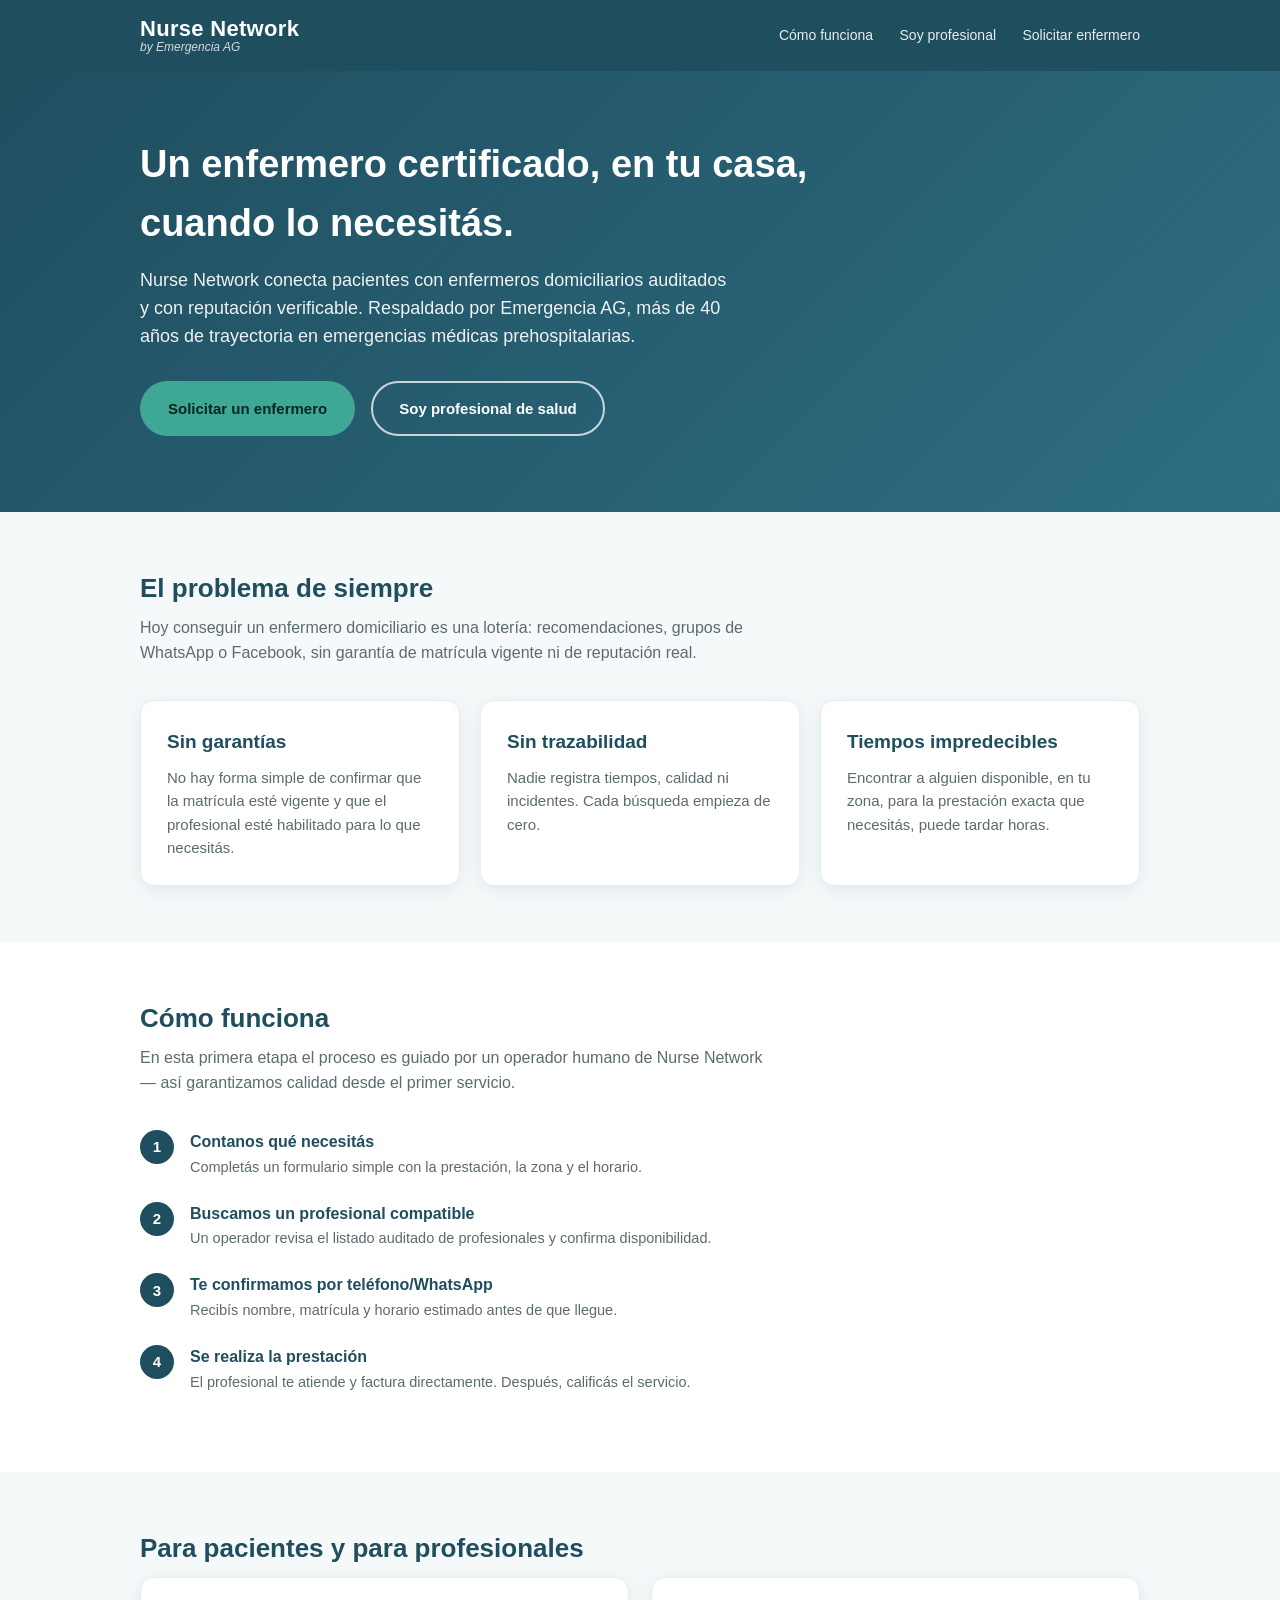
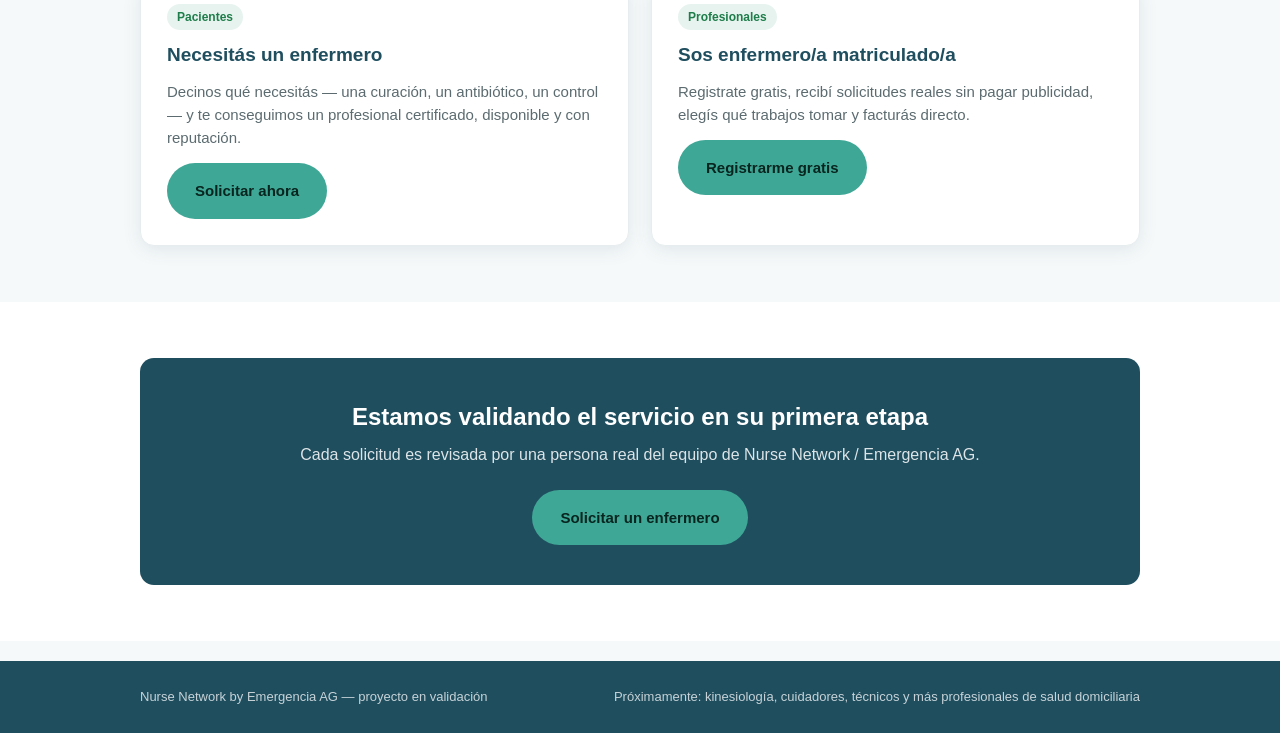
==== index.html @ 62117f1c "Add files via upload" ====
<!DOCTYPE html>
<html lang="es">
<head>
<meta charset="UTF-8">
<meta name="viewport" content="width=device-width, initial-scale=1.0">
<title>Nurse Network by Emergencia AG — Enfermeros domiciliarios certificados</title>
<meta name="description" content="Conseguí un enfermero domiciliario certificado, auditado y disponible. Respaldado por Emergencia AG, 40 años de trayectoria en emergencias médicas.">
<link rel="stylesheet" href="style.css">
</head>
<body>

<header class="site">
  <div class="container">
    <div class="brand">
      <span class="name">Nurse Network</span>
      <span class="by">by Emergencia AG</span>
    </div>
    <nav class="site">
      <a href="index.html#como-funciona">Cómo funciona</a>
      <a href="registro.html">Soy profesional</a>
      <a href="solicitar.html">Solicitar enfermero</a>
    </nav>
  </div>
</header>

<section class="hero">
  <div class="container">
    <h1>Un enfermero certificado, en tu casa, cuando lo necesitás.</h1>
    <p class="lead">Nurse Network conecta pacientes con enfermeros domiciliarios auditados y con reputación verificable. Respaldado por Emergencia AG, más de 40 años de trayectoria en emergencias médicas prehospitalarias.</p>
    <div class="hero-actions">
      <a class="btn btn-primary" href="solicitar.html">Solicitar un enfermero</a>
      <a class="btn btn-outline" href="registro.html">Soy profesional de salud</a>
    </div>
  </div>
</section>

<section id="problema">
  <div class="container">
    <h2 class="section-title">El problema de siempre</h2>
    <p class="section-sub">Hoy conseguir un enfermero domiciliario es una lotería: recomendaciones, grupos de WhatsApp o Facebook, sin garantía de matrícula vigente ni de reputación real.</p>
    <div class="grid-3">
      <div class="card">
        <h3>Sin garantías</h3>
        <p>No hay forma simple de confirmar que la matrícula esté vigente y que el profesional esté habilitado para lo que necesitás.</p>
      </div>
      <div class="card">
        <h3>Sin trazabilidad</h3>
        <p>Nadie registra tiempos, calidad ni incidentes. Cada búsqueda empieza de cero.</p>
      </div>
      <div class="card">
        <h3>Tiempos impredecibles</h3>
        <p>Encontrar a alguien disponible, en tu zona, para la prestación exacta que necesitás, puede tardar horas.</p>
      </div>
    </div>
  </div>
</section>

<section id="como-funciona" style="background:#fff">
  <div class="container">
    <h2 class="section-title">Cómo funciona</h2>
    <p class="section-sub">En esta primera etapa el proceso es guiado por un operador humano de Nurse Network — así garantizamos calidad desde el primer servicio.</p>
    <div class="steps">
      <div class="step">
        <div class="num"></div>
        <div class="txt"><strong>Contanos qué necesitás</strong><span>Completás un formulario simple con la prestación, la zona y el horario.</span></div>
      </div>
      <div class="step">
        <div class="num"></div>
        <div class="txt"><strong>Buscamos un profesional compatible</strong><span>Un operador revisa el listado auditado de profesionales y confirma disponibilidad.</span></div>
      </div>
      <div class="step">
        <div class="num"></div>
        <div class="txt"><strong>Te confirmamos por teléfono/WhatsApp</strong><span>Recibís nombre, matrícula y horario estimado antes de que llegue.</span></div>
      </div>
      <div class="step">
        <div class="num"></div>
        <div class="txt"><strong>Se realiza la prestación</strong><span>El profesional te atiende y factura directamente. Después, calificás el servicio.</span></div>
      </div>
    </div>
  </div>
</section>

<section id="para-quien">
  <div class="container">
    <h2 class="section-title">Para pacientes y para profesionales</h2>
    <div class="grid-2">
      <div class="card">
        <span class="badge">Pacientes</span>
        <h3>Necesitás un enfermero</h3>
        <p>Decinos qué necesitás — una curación, un antibiótico, un control — y te conseguimos un profesional certificado, disponible y con reputación.</p>
        <p style="margin-top:14px"><a class="btn btn-primary" href="solicitar.html">Solicitar ahora</a></p>
      </div>
      <div class="card">
        <span class="badge">Profesionales</span>
        <h3>Sos enfermero/a matriculado/a</h3>
        <p>Registrate gratis, recibí solicitudes reales sin pagar publicidad, elegís qué trabajos tomar y facturás directo.</p>
        <p style="margin-top:14px"><a class="btn btn-primary" href="registro.html">Registrarme gratis</a></p>
      </div>
    </div>
  </div>
</section>

<section id="cta" style="background:#fff">
  <div class="container">
    <div class="cta-band">
      <h3>Estamos validando el servicio en su primera etapa</h3>
      <p>Cada solicitud es revisada por una persona real del equipo de Nurse Network / Emergencia AG.</p>
      <a class="btn btn-primary" href="solicitar.html">Solicitar un enfermero</a>
    </div>
  </div>
</section>

<footer class="site">
  <div class="container">
    <span>Nurse Network by Emergencia AG — proyecto en validación</span>
    <span>Próximamente: kinesiología, cuidadores, técnicos y más profesionales de salud domiciliaria</span>
  </div>
</footer>

</body>
</html>
---- style.css ----
:root{
  --dark:#1F4E5F;
  --mid:#2E6E82;
  --accent:#3FA796;
  --bg:#F6F9FA;
  --card:#FFFFFF;
  --text:#233;
  --muted:#5b6b70;
  --ok:#1e7d4a;
  --error:#b3261e;
  --radius:14px;
  --shadow:0 4px 18px rgba(31,78,95,.10);
}
*{box-sizing:border-box}
html,body{margin:0;padding:0}
body{
  font-family:'Segoe UI',Roboto,Helvetica,Arial,sans-serif;
  background:var(--bg);
  color:var(--text);
  line-height:1.55;
}
a{color:var(--mid)}
.container{max-width:1040px;margin:0 auto;padding:0 20px}

/* ---- Header ---- */
header.site{
  background:var(--dark);
  color:#fff;
  padding:16px 0;
}
header.site .container{display:flex;align-items:center;justify-content:space-between}
.brand{display:flex;flex-direction:column;line-height:1.15}
.brand .name{font-size:22px;font-weight:800;letter-spacing:.3px}
.brand .by{font-size:12px;opacity:.8;font-style:italic}
nav.site a{
  color:#fff;text-decoration:none;font-size:14px;margin-left:22px;opacity:.9;
}
nav.site a:hover{opacity:1;text-decoration:underline}

/* ---- Hero ---- */
.hero{
  background:linear-gradient(135deg,var(--dark),var(--mid));
  color:#fff;
  padding:64px 0 76px;
}
.hero h1{font-size:38px;margin:0 0 14px;max-width:680px}
.hero p.lead{font-size:18px;max-width:600px;opacity:.92;margin:0 0 30px}
.hero-actions{display:flex;gap:16px;flex-wrap:wrap}

.btn{
  display:inline-block;padding:14px 26px;border-radius:999px;font-weight:700;
  text-decoration:none;font-size:15px;border:2px solid transparent;cursor:pointer;
  transition:transform .12s ease, box-shadow .12s ease;
}
.btn:hover{transform:translateY(-1px)}
.btn-primary{background:var(--accent);color:#08251f}
.btn-outline{background:transparent;color:#fff;border-color:rgba(255,255,255,.75)}
.btn-primary:hover{box-shadow:0 6px 18px rgba(63,167,150,.45)}

/* ---- Sections ---- */
section{padding:56px 0}
h2.section-title{font-size:26px;color:var(--dark);margin:0 0 8px}
p.section-sub{color:var(--muted);margin:0 0 34px;max-width:640px}

.grid-2{display:grid;grid-template-columns:1fr 1fr;gap:22px}
.grid-3{display:grid;grid-template-columns:repeat(3,1fr);gap:20px}
@media (max-width:760px){.grid-2,.grid-3{grid-template-columns:1fr}}

.card{
  background:var(--card);border-radius:var(--radius);padding:26px;
  box-shadow:var(--shadow);border:1px solid #e7edee;
}
.card h3{margin:0 0 10px;color:var(--dark);font-size:19px}
.card p{margin:0;color:var(--muted);font-size:15px}
.badge{
  display:inline-block;background:#e7f3ef;color:var(--ok);font-size:12px;font-weight:700;
  padding:4px 10px;border-radius:999px;margin-bottom:10px;
}

.steps{counter-reset:step}
.step{display:flex;gap:16px;margin-bottom:22px}
.step .num{
  counter-increment:step;flex:0 0 auto;width:34px;height:34px;border-radius:50%;
  background:var(--dark);color:#fff;display:flex;align-items:center;justify-content:center;
  font-weight:800;font-size:15px;
}
.step .num::before{content:counter(step)}
.step .txt strong{display:block;color:var(--dark)}
.step .txt span{color:var(--muted);font-size:14.5px}

.cta-band{
  background:var(--dark);color:#fff;border-radius:var(--radius);
  padding:40px;text-align:center;
}
.cta-band h3{margin:0 0 8px;font-size:24px}
.cta-band p{opacity:.85;margin:0 0 22px}

footer.site{
  background:#123;
  background:var(--dark);
  color:rgba(255,255,255,.75);
  padding:26px 0;margin-top:20px;font-size:13px;
}
footer.site .container{display:flex;justify-content:space-between;flex-wrap:wrap;gap:8px}

/* ---- Forms ---- */
.form-wrap{max-width:640px;margin:0 auto}
.form-card{background:var(--card);border-radius:var(--radius);box-shadow:var(--shadow);padding:32px;border:1px solid #e7edee}
.form-card h1{color:var(--dark);font-size:26px;margin:0 0 6px}
.form-card p.intro{color:var(--muted);margin:0 0 28px}

.field{margin-bottom:18px}
.field label{display:block;font-weight:700;font-size:14px;color:var(--dark);margin-bottom:6px}
.field .hint{display:block;font-weight:400;color:var(--muted);font-size:12.5px;margin-top:4px}
.field input[type=text],
.field input[type=tel],
.field input[type=email],
.field select,
.field textarea{
  width:100%;padding:12px 14px;border-radius:10px;border:1.5px solid #d7e0e2;
  font-size:15px;font-family:inherit;background:#fff;color:var(--text);
}
.field input:focus,.field select:focus,.field textarea:focus{outline:none;border-color:var(--accent)}
.field textarea{resize:vertical;min-height:90px}
.checkbox-grid{display:grid;grid-template-columns:1fr 1fr;gap:8px 16px}
@media (max-width:520px){.checkbox-grid{grid-template-columns:1fr}}
.checkbox-item{display:flex;align-items:flex-start;gap:8px;font-size:14.5px}
.checkbox-item input{margin-top:3px}
.field input[type=file]{width:100%;padding:10px;border:1.5px dashed #cdd8da;border-radius:10px;background:#fbfdfd}

.row-2{display:grid;grid-template-columns:1fr 1fr;gap:16px}
@media (max-width:560px){.row-2{grid-template-columns:1fr}}

.submit-row{margin-top:26px}
button.btn-submit{
  width:100%;background:var(--accent);color:#08251f;border:none;border-radius:999px;
  padding:15px;font-size:16px;font-weight:800;cursor:pointer;
}
button.btn-submit:disabled{opacity:.6;cursor:not-allowed}
button.btn-submit:hover:not(:disabled){box-shadow:0 6px 18px rgba(63,167,150,.4)}

.msg{margin-top:16px;padding:14px 16px;border-radius:10px;font-size:14.5px;display:none}
.msg.show{display:block}
.msg.ok{background:#e7f6ee;color:var(--ok);border:1px solid #bfe6cf}
.msg.error{background:#fbeceb;color:var(--error);border:1px solid #f1c7c3}

.back-link{display:inline-block;margin-bottom:18px;color:var(--mid);text-decoration:none;font-size:14px}
.back-link:hover{text-decoration:underline}

.page-shell{padding:44px 0 70px}
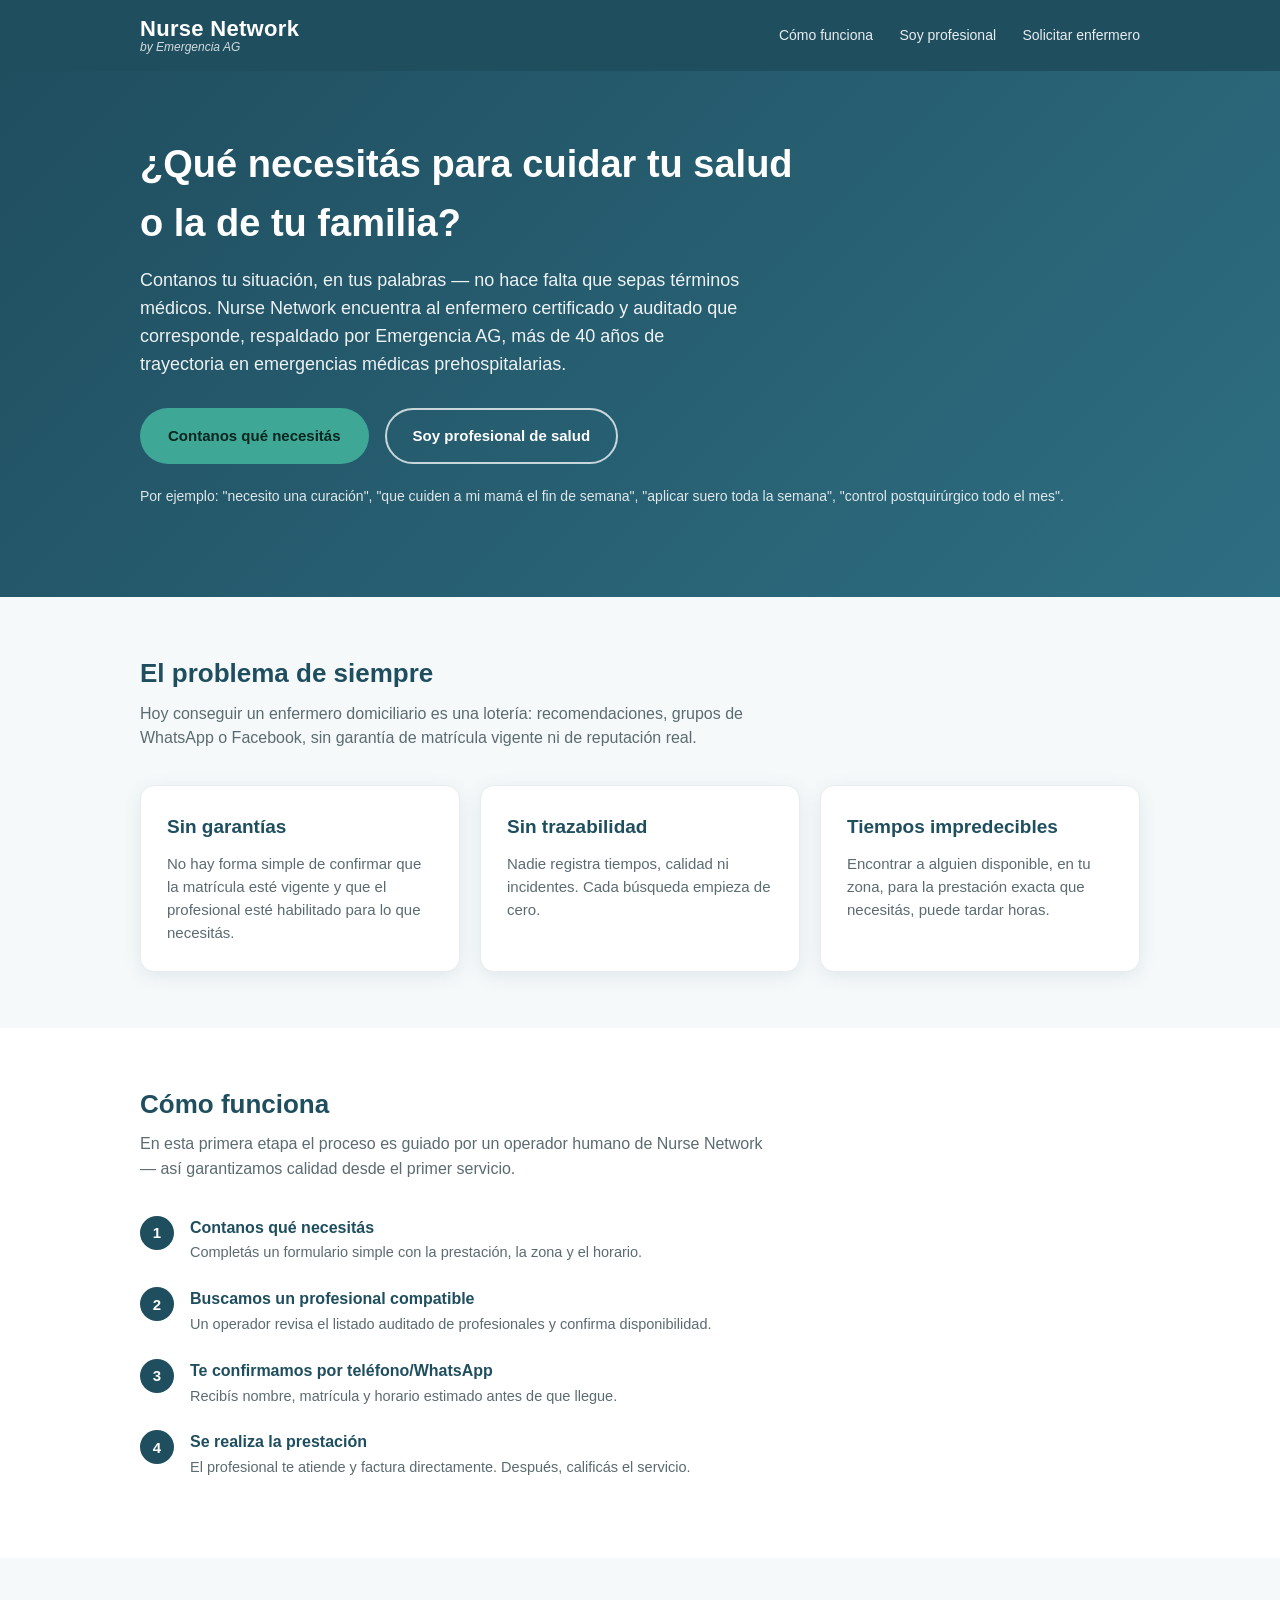
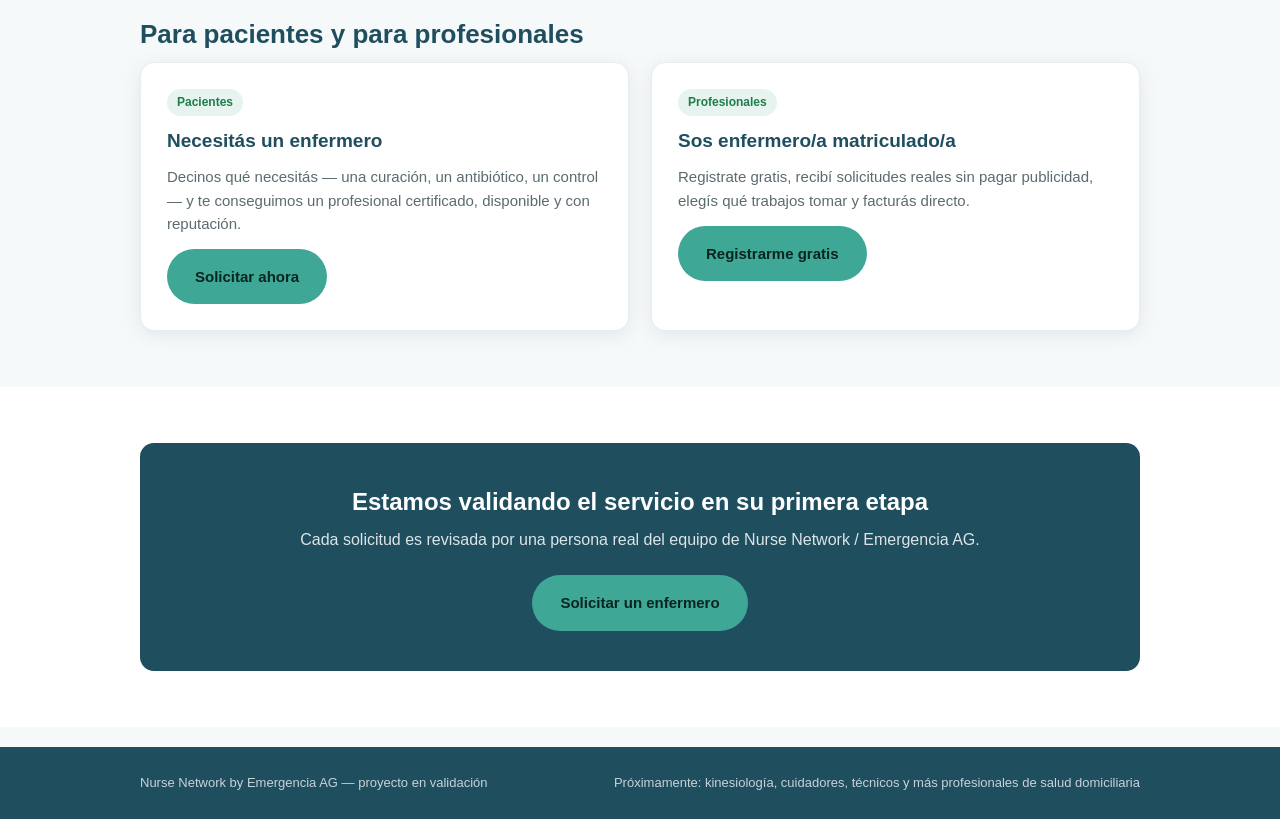
==== commit 21386e1e: "Add files via upload" ====
--- a/index.html
+++ b/index.html
@@ -25,12 +25,15 @@
 
 <section class="hero">
   <div class="container">
-    <h1>Un enfermero certificado, en tu casa, cuando lo necesitás.</h1>
-    <p class="lead">Nurse Network conecta pacientes con enfermeros domiciliarios auditados y con reputación verificable. Respaldado por Emergencia AG, más de 40 años de trayectoria en emergencias médicas prehospitalarias.</p>
+    <h1>¿Qué necesitás para cuidar tu salud o la de tu familia?</h1>
+    <p class="lead">Contanos tu situación, en tus palabras — no hace falta que sepas términos médicos. Nurse Network encuentra al enfermero certificado y auditado que corresponde, respaldado por Emergencia AG, más de 40 años de trayectoria en emergencias médicas prehospitalarias.</p>
     <div class="hero-actions">
-      <a class="btn btn-primary" href="solicitar.html">Solicitar un enfermero</a>
+      <a class="btn btn-primary" href="solicitar.html">Contanos qué necesitás</a>
       <a class="btn btn-outline" href="registro.html">Soy profesional de salud</a>
     </div>
+    <p style="margin-top:22px;font-size:14px;opacity:.85">
+      Por ejemplo: "necesito una curación", "que cuiden a mi mamá el fin de semana", "aplicar suero toda la semana", "control postquirúrgico todo el mes".
+    </p>
   </div>
 </section>
 
